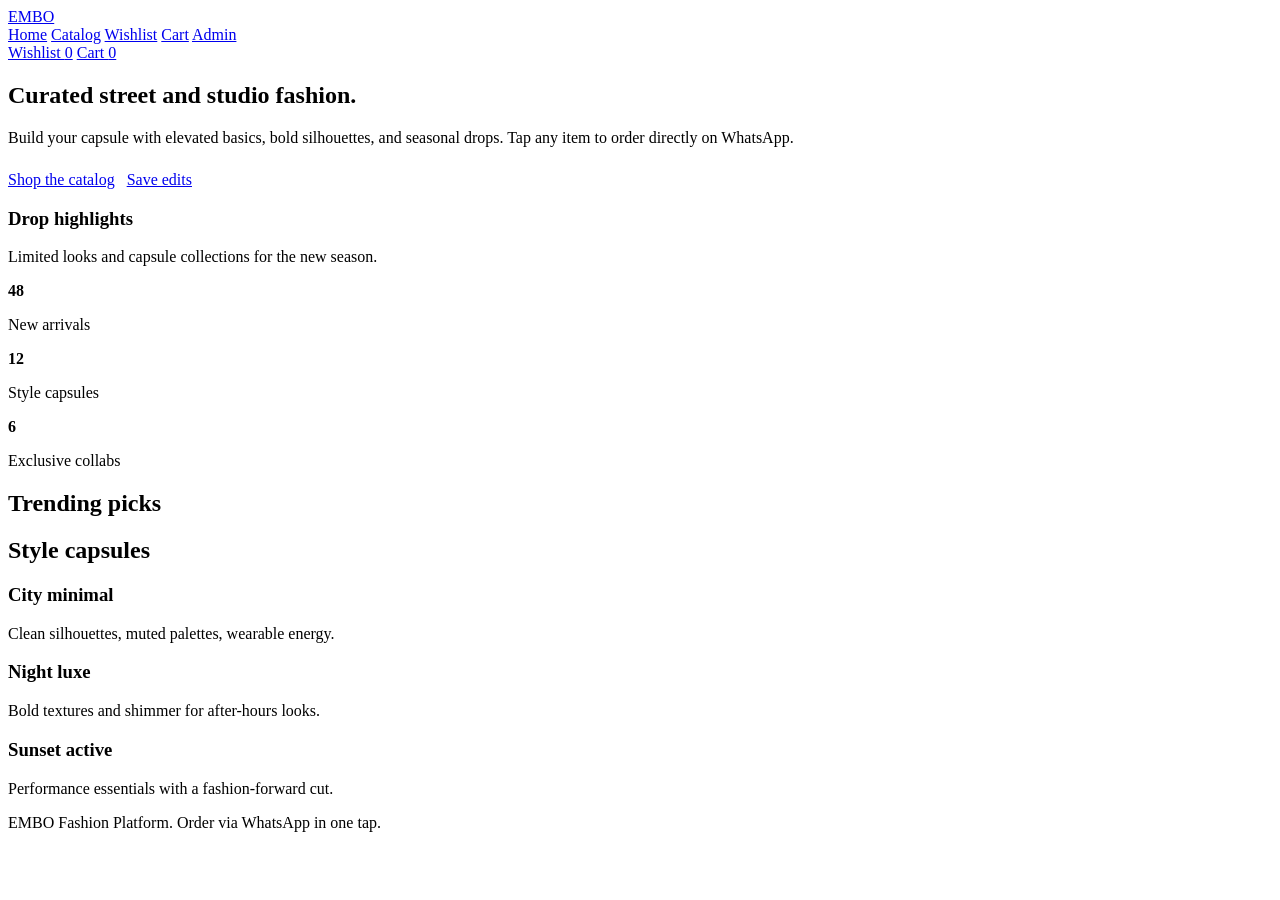
==== docs/index.html @ a78f9ec4 "Initial commit" ====
<!DOCTYPE html>
<html lang="en">
  <head>
    <meta charset="UTF-8" />
    <meta name="viewport" content="width=device-width, initial-scale=1.0" />
    <title>EMBO | Fashion Edit</title>
    <link rel="stylesheet" href="/css/styles.css" />
  </head>
  <body>
    <header>
      <div class="container navbar">
        <a class="logo" href="/">EMBO</a>
        <nav class="nav-links">
          <a class="nav-link active" href="/">Home</a>
          <a class="nav-link" href="/catalog.html">Catalog</a>
          <a class="nav-link" href="/wishlist.html">Wishlist</a>
          <a class="nav-link" href="/cart.html">Cart</a>
          <a class="nav-link" href="/admin.html">Admin</a>
        </nav>
        <div class="nav-actions">
          <a class="nav-link" href="/wishlist.html">Wishlist <span id="wishlist-count" class="badge">0</span></a>
          <a class="nav-link" href="/cart.html">Cart <span id="cart-count" class="badge">0</span></a>
        </div>
      </div>
    </header>

    <main class="container">
      <section class="hero">
        <div class="reveal">
          <h1>Curated street and studio fashion.</h1>
          <p>
            Build your capsule with elevated basics, bold silhouettes, and seasonal drops.
            Tap any item to order directly on WhatsApp.
          </p>
          <div style="display: flex; gap: 12px; margin-top: 24px; flex-wrap: wrap;">
            <a class="button primary" href="/catalog.html">Shop the catalog</a>
            <a class="button secondary" href="/wishlist.html">Save edits</a>
          </div>
        </div>
        <div class="hero-card reveal delay-2">
          <h3>Drop highlights</h3>
          <p>Limited looks and capsule collections for the new season.</p>
          <div class="stat-grid" style="margin-top: 16px;">
            <div class="stat">
              <strong>48</strong>
              <p>New arrivals</p>
            </div>
            <div class="stat">
              <strong>12</strong>
              <p>Style capsules</p>
            </div>
            <div class="stat">
              <strong>6</strong>
              <p>Exclusive collabs</p>
            </div>
          </div>
        </div>
      </section>

      <section>
        <h2 class="section-title">Trending picks</h2>
        <div id="home-products" class="grid"></div>
      </section>

      <section>
        <h2 class="section-title">Style capsules</h2>
        <div class="grid">
          <div class="card reveal">
            <div class="media"></div>
            <h3>City minimal</h3>
            <p>Clean silhouettes, muted palettes, wearable energy.</p>
          </div>
          <div class="card reveal delay-1">
            <div class="media"></div>
            <h3>Night luxe</h3>
            <p>Bold textures and shimmer for after-hours looks.</p>
          </div>
          <div class="card reveal delay-2">
            <div class="media"></div>
            <h3>Sunset active</h3>
            <p>Performance essentials with a fashion-forward cut.</p>
          </div>
        </div>
      </section>
    </main>

    <footer class="footer container">
      <p>EMBO Fashion Platform. Order via WhatsApp in one tap.</p>
    </footer>

    <script src="/js/config.js"></script>
    <script src="/js/store.js"></script>
    <script src="/js/ui.js"></script>
    <script src="/js/home.js"></script>
  </body>
</html>
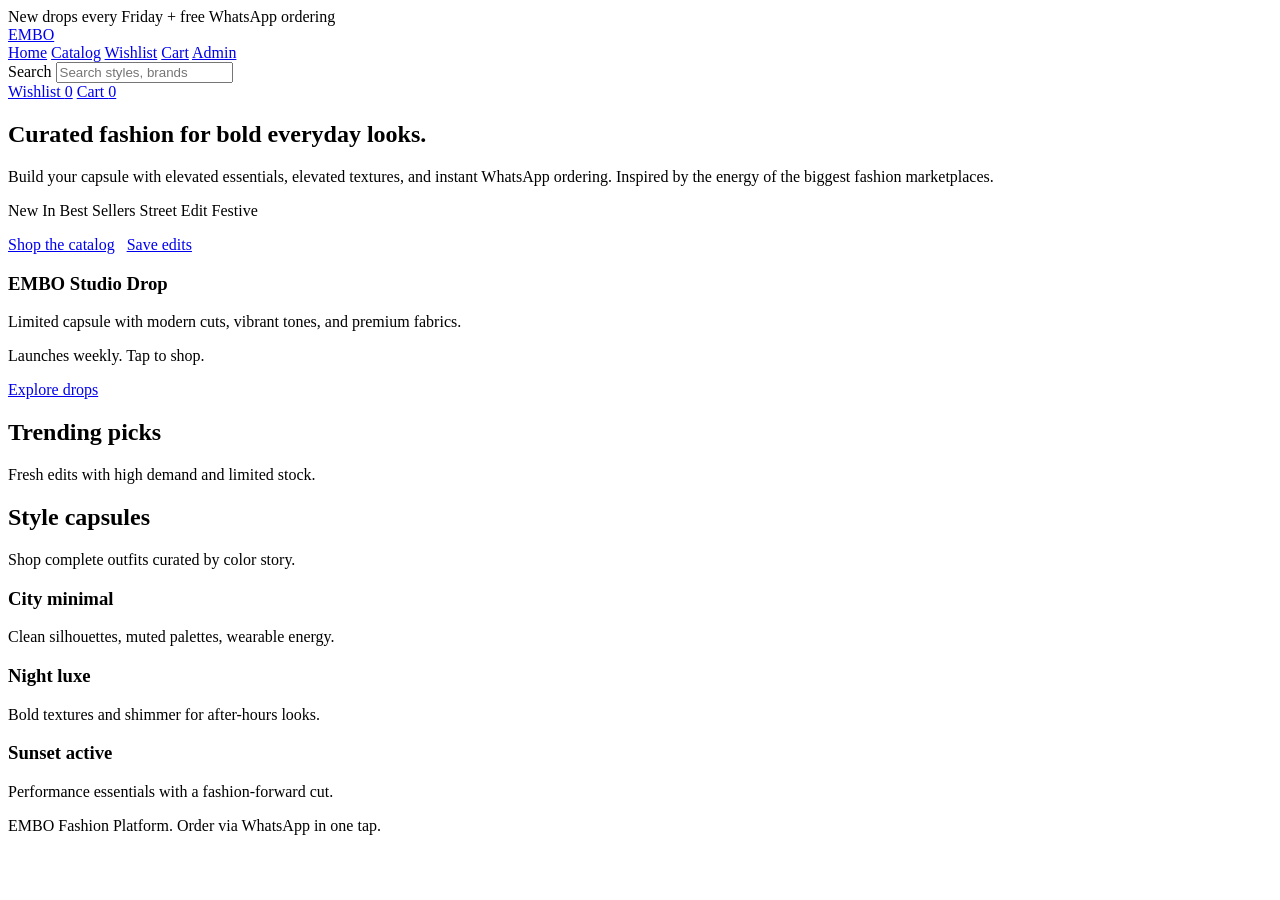
==== commit 28ae4ce6: "Refresh UI to marketplace style" ====
--- a/docs/index.html
+++ b/docs/index.html
@@ -7,16 +7,25 @@
     <link rel="stylesheet" href="/css/styles.css" />
   </head>
   <body>
+    <div class="promo-bar">
+      <div class="container">New drops every Friday + free WhatsApp ordering</div>
+    </div>
     <header>
       <div class="container navbar">
         <a class="logo" href="/">EMBO</a>
-        <nav class="nav-links">
-          <a class="nav-link active" href="/">Home</a>
-          <a class="nav-link" href="/catalog.html">Catalog</a>
-          <a class="nav-link" href="/wishlist.html">Wishlist</a>
-          <a class="nav-link" href="/cart.html">Cart</a>
-          <a class="nav-link" href="/admin.html">Admin</a>
-        </nav>
+        <div class="nav-center">
+          <nav class="nav-links">
+            <a class="nav-link active" href="/">Home</a>
+            <a class="nav-link" href="/catalog.html">Catalog</a>
+            <a class="nav-link" href="/wishlist.html">Wishlist</a>
+            <a class="nav-link" href="/cart.html">Cart</a>
+            <a class="nav-link" href="/admin.html">Admin</a>
+          </nav>
+          <div class="search-bar">
+            <span>Search</span>
+            <input type="text" placeholder="Search styles, brands" />
+          </div>
+        </div>
         <div class="nav-actions">
           <a class="nav-link" href="/wishlist.html">Wishlist <span id="wishlist-count" class="badge">0</span></a>
           <a class="nav-link" href="/cart.html">Cart <span id="cart-count" class="badge">0</span></a>
@@ -27,43 +36,43 @@
     <main class="container">
       <section class="hero">
         <div class="reveal">
-          <h1>Curated street and studio fashion.</h1>
+          <h1>Curated fashion for bold everyday looks.</h1>
           <p>
-            Build your capsule with elevated basics, bold silhouettes, and seasonal drops.
-            Tap any item to order directly on WhatsApp.
+            Build your capsule with elevated essentials, elevated textures, and instant
+            WhatsApp ordering. Inspired by the energy of the biggest fashion marketplaces.
           </p>
-          <div style="display: flex; gap: 12px; margin-top: 24px; flex-wrap: wrap;">
+          <div class="chip-list">
+            <span class="chip">New In</span>
+            <span class="chip">Best Sellers</span>
+            <span class="chip">Street Edit</span>
+            <span class="chip">Festive</span>
+          </div>
+          <div style="display: flex; gap: 12px; margin-top: 16px; flex-wrap: wrap;">
             <a class="button primary" href="/catalog.html">Shop the catalog</a>
-            <a class="button secondary" href="/wishlist.html">Save edits</a>
+            <a class="button ghost" href="/wishlist.html">Save edits</a>
           </div>
         </div>
-        <div class="hero-card reveal delay-2">
-          <h3>Drop highlights</h3>
-          <p>Limited looks and capsule collections for the new season.</p>
-          <div class="stat-grid" style="margin-top: 16px;">
-            <div class="stat">
-              <strong>48</strong>
-              <p>New arrivals</p>
-            </div>
-            <div class="stat">
-              <strong>12</strong>
-              <p>Style capsules</p>
-            </div>
-            <div class="stat">
-              <strong>6</strong>
-              <p>Exclusive collabs</p>
-            </div>
+        <div class="hero-media reveal delay-2">
+          <div>
+            <h3>EMBO Studio Drop</h3>
+            <p>Limited capsule with modern cuts, vibrant tones, and premium fabrics.</p>
+          </div>
+          <div>
+            <p>Launches weekly. Tap to shop.</p>
+            <a class="button primary" href="/catalog.html">Explore drops</a>
           </div>
         </div>
       </section>
 
       <section>
         <h2 class="section-title">Trending picks</h2>
+        <p class="section-subtitle">Fresh edits with high demand and limited stock.</p>
         <div id="home-products" class="grid"></div>
       </section>
 
       <section>
         <h2 class="section-title">Style capsules</h2>
+        <p class="section-subtitle">Shop complete outfits curated by color story.</p>
         <div class="grid">
           <div class="card reveal">
             <div class="media"></div>
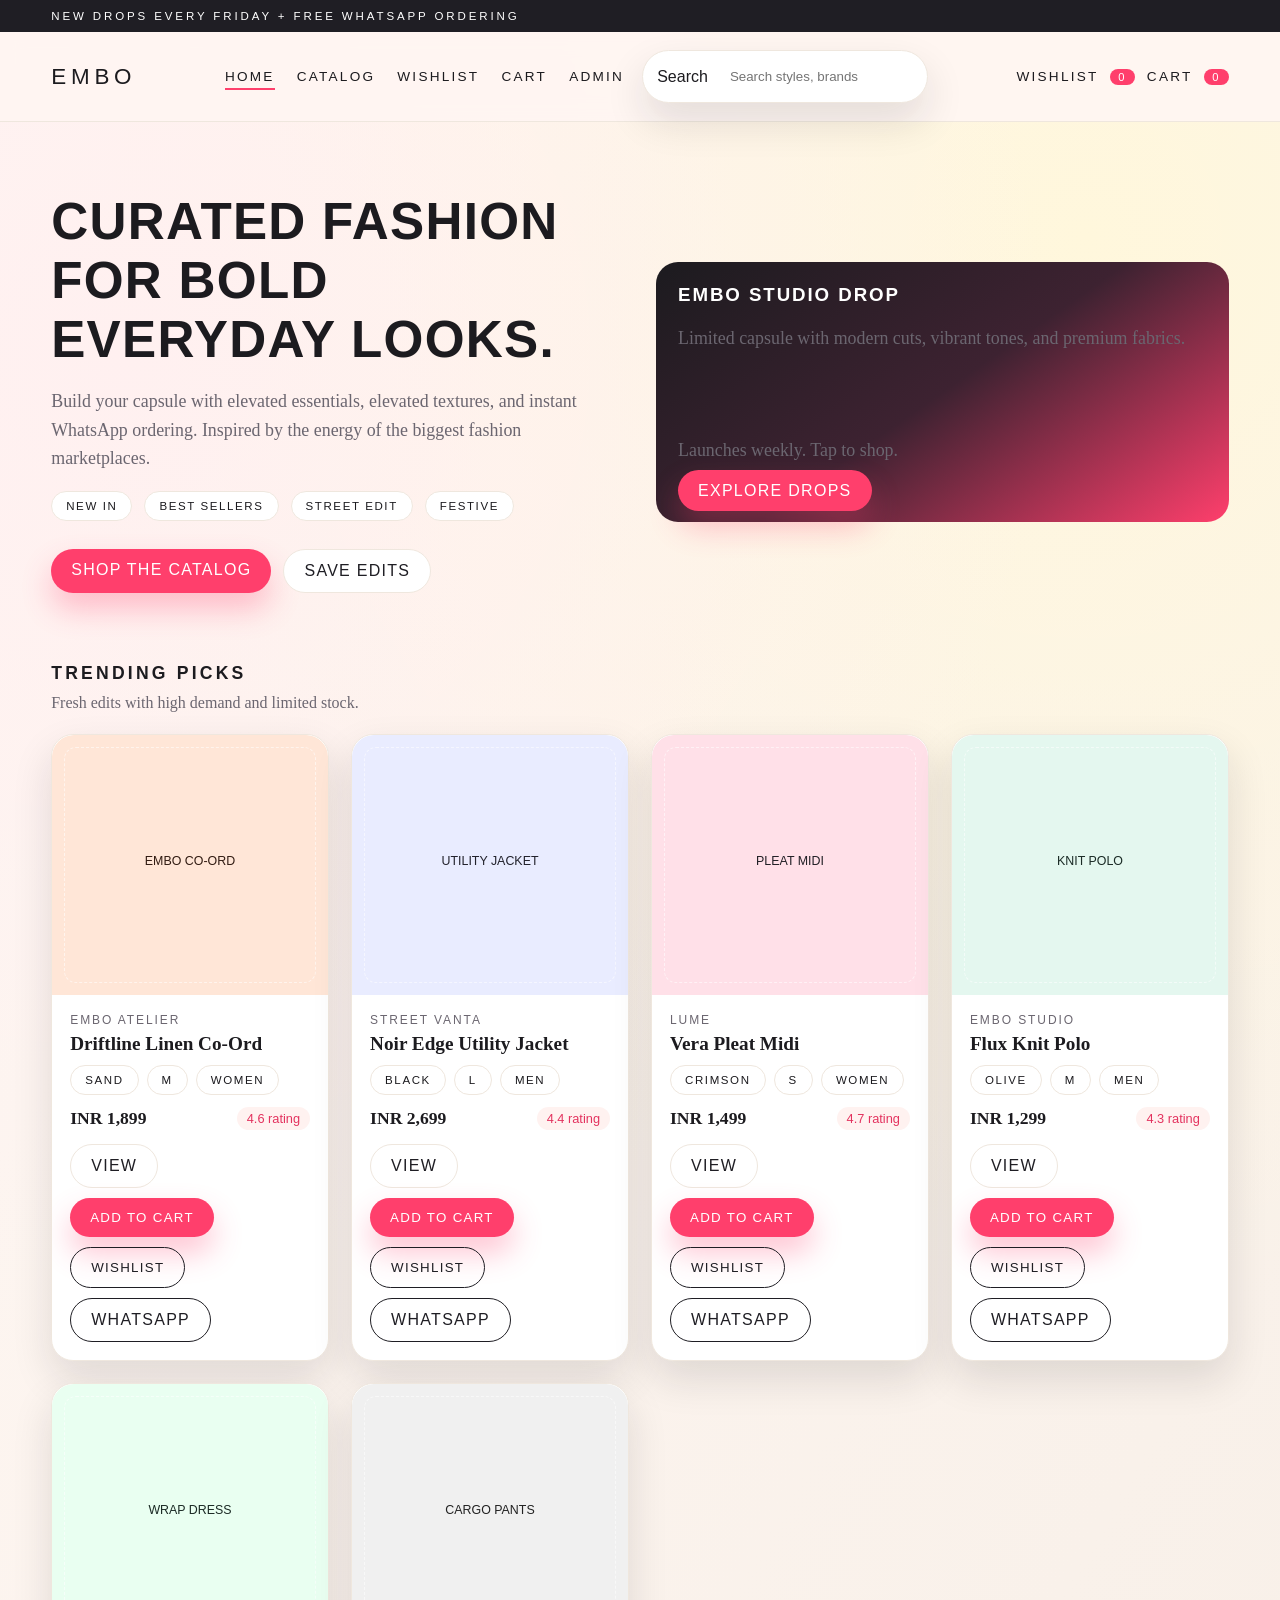
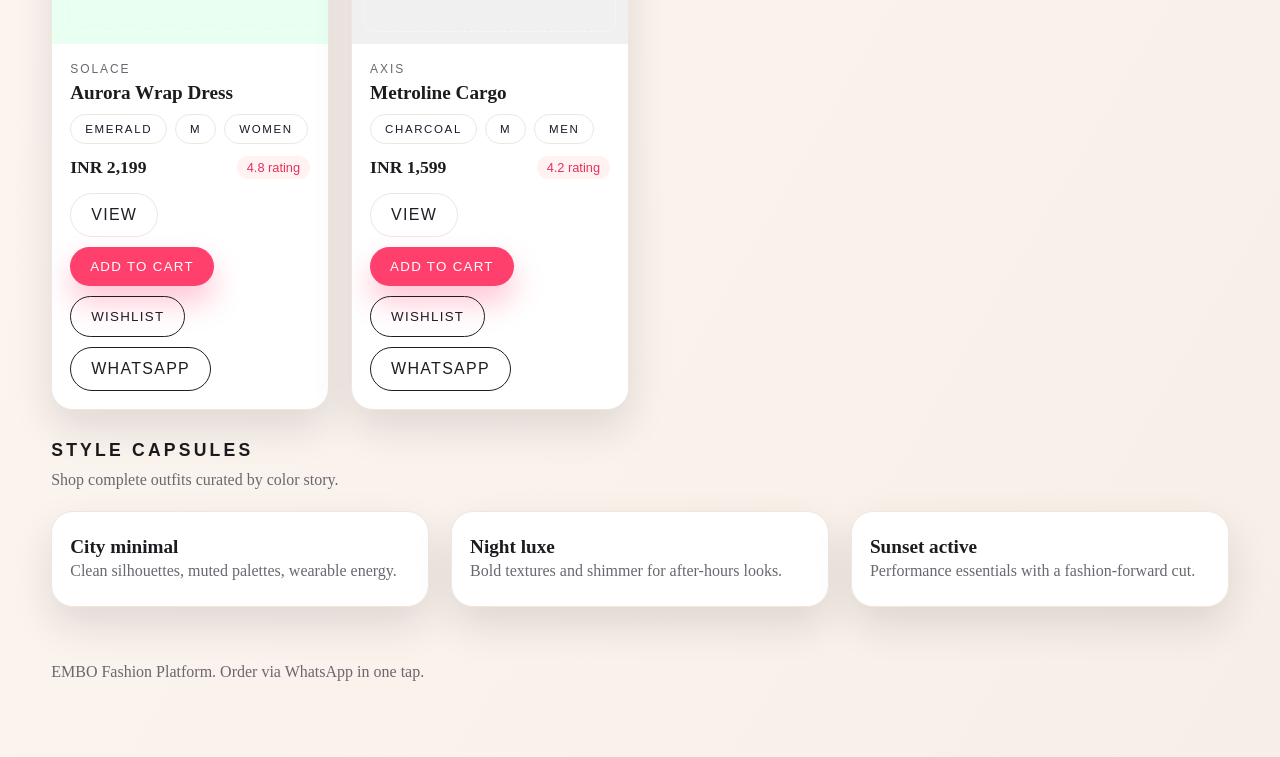
==== commit 1109e52f: "Fix GitHub Pages relative paths" ====
--- a/docs/index.html
+++ b/docs/index.html
@@ -4,7 +4,7 @@
     <meta charset="UTF-8" />
     <meta name="viewport" content="width=device-width, initial-scale=1.0" />
     <title>EMBO | Fashion Edit</title>
-    <link rel="stylesheet" href="/css/styles.css" />
+    <link rel="stylesheet" href="css/styles.css" />
   </head>
   <body>
     <div class="promo-bar">
@@ -12,14 +12,14 @@
     </div>
     <header>
       <div class="container navbar">
-        <a class="logo" href="/">EMBO</a>
+        <a class="logo" href="./">EMBO</a>
         <div class="nav-center">
           <nav class="nav-links">
-            <a class="nav-link active" href="/">Home</a>
-            <a class="nav-link" href="/catalog.html">Catalog</a>
-            <a class="nav-link" href="/wishlist.html">Wishlist</a>
-            <a class="nav-link" href="/cart.html">Cart</a>
-            <a class="nav-link" href="/admin.html">Admin</a>
+            <a class="nav-link active" href="./">Home</a>
+            <a class="nav-link" href="catalog.html">Catalog</a>
+            <a class="nav-link" href="wishlist.html">Wishlist</a>
+            <a class="nav-link" href="cart.html">Cart</a>
+            <a class="nav-link" href="admin.html">Admin</a>
           </nav>
           <div class="search-bar">
             <span>Search</span>
@@ -27,8 +27,8 @@
           </div>
         </div>
         <div class="nav-actions">
-          <a class="nav-link" href="/wishlist.html">Wishlist <span id="wishlist-count" class="badge">0</span></a>
-          <a class="nav-link" href="/cart.html">Cart <span id="cart-count" class="badge">0</span></a>
+          <a class="nav-link" href="wishlist.html">Wishlist <span id="wishlist-count" class="badge">0</span></a>
+          <a class="nav-link" href="cart.html">Cart <span id="cart-count" class="badge">0</span></a>
         </div>
       </div>
     </header>
@@ -48,8 +48,8 @@
             <span class="chip">Festive</span>
           </div>
           <div style="display: flex; gap: 12px; margin-top: 16px; flex-wrap: wrap;">
-            <a class="button primary" href="/catalog.html">Shop the catalog</a>
-            <a class="button ghost" href="/wishlist.html">Save edits</a>
+            <a class="button primary" href="catalog.html">Shop the catalog</a>
+            <a class="button ghost" href="wishlist.html">Save edits</a>
           </div>
         </div>
         <div class="hero-media reveal delay-2">
@@ -59,7 +59,7 @@
           </div>
           <div>
             <p>Launches weekly. Tap to shop.</p>
-            <a class="button primary" href="/catalog.html">Explore drops</a>
+            <a class="button primary" href="catalog.html">Explore drops</a>
           </div>
         </div>
       </section>
@@ -97,9 +97,9 @@
       <p>EMBO Fashion Platform. Order via WhatsApp in one tap.</p>
     </footer>
 
-    <script src="/js/config.js"></script>
-    <script src="/js/store.js"></script>
-    <script src="/js/ui.js"></script>
-    <script src="/js/home.js"></script>
+    <script src="js/config.js"></script>
+    <script src="js/store.js"></script>
+    <script src="js/ui.js"></script>
+    <script src="js/home.js"></script>
   </body>
 </html>
--- a/docs/css/styles.css
+++ b/docs/css/styles.css
@@ -0,0 +1,512 @@
+:root {
+  --bg: #fff6f2;
+  --surface: #ffffff;
+  --ink: #1c1b1f;
+  --ink-soft: #6b6670;
+  --primary: #ff3f6c;
+  --primary-dark: #e3325e;
+  --secondary: #1f1e24;
+  --accent: #ffb320;
+  --border: #efe7de;
+  --shadow: 0 18px 40px rgba(27, 23, 30, 0.12);
+  --radius: 22px;
+  --radius-sm: 12px;
+}
+
+* {
+  box-sizing: border-box;
+}
+
+body {
+  margin: 0;
+  color: var(--ink);
+  font-family: "Didot", "Bodoni MT", "Palatino Linotype", serif;
+  background: radial-gradient(circle at 10% 15%, #fff0f0 0%, transparent 40%),
+    radial-gradient(circle at 85% 10%, #fff7dc 0%, transparent 45%),
+    linear-gradient(120deg, #fff7f3 0%, #f7efe7 100%);
+  min-height: 100vh;
+}
+
+a {
+  color: inherit;
+  text-decoration: none;
+}
+
+.container {
+  width: min(1220px, 92vw);
+  margin: 0 auto;
+}
+
+.promo-bar {
+  background: var(--secondary);
+  color: #fff;
+  font-family: "Futura", "Gill Sans", "Trebuchet MS", sans-serif;
+  text-transform: uppercase;
+  letter-spacing: 0.18rem;
+  font-size: 0.72rem;
+  padding: 10px 0;
+}
+
+header {
+  position: sticky;
+  top: 0;
+  z-index: 20;
+  background: rgba(255, 246, 242, 0.92);
+  backdrop-filter: blur(10px);
+  border-bottom: 1px solid var(--border);
+}
+
+.navbar {
+  display: grid;
+  grid-template-columns: auto 1fr auto;
+  gap: 24px;
+  align-items: center;
+  padding: 18px 0;
+  font-family: "Futura", "Gill Sans", "Trebuchet MS", sans-serif;
+}
+
+.nav-center {
+  display: flex;
+  align-items: center;
+  justify-content: center;
+  gap: 18px;
+}
+
+.logo {
+  font-size: 1.4rem;
+  letter-spacing: 0.3rem;
+  text-transform: uppercase;
+}
+
+.nav-links {
+  display: flex;
+  gap: 22px;
+  align-items: center;
+  justify-content: center;
+}
+
+.nav-link {
+  font-size: 0.85rem;
+  text-transform: uppercase;
+  letter-spacing: 0.14rem;
+  position: relative;
+}
+
+.nav-link::after {
+  content: "";
+  position: absolute;
+  left: 0;
+  bottom: -6px;
+  height: 2px;
+  width: 0;
+  background: var(--primary);
+  transition: width 0.3s ease;
+}
+
+.nav-link:hover::after,
+.nav-link.active::after {
+  width: 100%;
+}
+
+.search-bar {
+  display: flex;
+  align-items: center;
+  gap: 8px;
+  background: var(--surface);
+  border: 1px solid var(--border);
+  padding: 8px 14px;
+  border-radius: 999px;
+  box-shadow: var(--shadow);
+  min-width: 240px;
+}
+
+.search-bar input {
+  border: none;
+  outline: none;
+  background: transparent;
+  width: 100%;
+  font-family: "Futura", "Gill Sans", "Trebuchet MS", sans-serif;
+}
+
+.nav-actions {
+  display: flex;
+  gap: 12px;
+  align-items: center;
+  justify-content: flex-end;
+}
+
+.badge {
+  display: inline-flex;
+  align-items: center;
+  justify-content: center;
+  min-width: 22px;
+  padding: 2px 8px;
+  border-radius: 999px;
+  background: var(--primary);
+  color: #fff;
+  font-size: 0.7rem;
+  margin-left: 6px;
+}
+
+.hero {
+  padding: 70px 0 40px;
+  display: grid;
+  grid-template-columns: repeat(auto-fit, minmax(280px, 1fr));
+  gap: 32px;
+  align-items: center;
+}
+
+.hero h1 {
+  font-size: clamp(2.7rem, 4vw, 4.2rem);
+  margin: 0 0 18px;
+  font-family: "Futura", "Gill Sans", "Trebuchet MS", sans-serif;
+  letter-spacing: 0.08rem;
+  text-transform: uppercase;
+}
+
+.hero p {
+  font-size: 1.12rem;
+  color: var(--ink-soft);
+  line-height: 1.6;
+}
+
+.hero-card {
+  background: linear-gradient(135deg, #fff1e8 0%, #ffe4f0 55%, #fff6d8 100%);
+  border-radius: var(--radius);
+  padding: 28px;
+  box-shadow: var(--shadow);
+  position: relative;
+  overflow: hidden;
+}
+
+.hero-media {
+  border-radius: var(--radius);
+  padding: 22px;
+  background: linear-gradient(145deg, #1c1b1f 0%, #3d2231 50%, #ff3f6c 100%);
+  color: #fff;
+  min-height: 260px;
+  display: flex;
+  flex-direction: column;
+  justify-content: space-between;
+}
+
+.hero-media h3 {
+  font-family: "Futura", "Gill Sans", "Trebuchet MS", sans-serif;
+  text-transform: uppercase;
+  letter-spacing: 0.12rem;
+  margin: 0 0 10px;
+}
+
+.chip-list {
+  display: flex;
+  gap: 12px;
+  flex-wrap: wrap;
+  margin: 16px 0 28px;
+}
+
+.chip {
+  padding: 8px 14px;
+  border-radius: 999px;
+  border: 1px solid var(--border);
+  background: #fff;
+  font-family: "Futura", "Gill Sans", "Trebuchet MS", sans-serif;
+  text-transform: uppercase;
+  font-size: 0.72rem;
+  letter-spacing: 0.1rem;
+}
+
+.button {
+  border: none;
+  padding: 12px 20px;
+  border-radius: 999px;
+  font-family: "Futura", "Gill Sans", "Trebuchet MS", sans-serif;
+  letter-spacing: 0.08rem;
+  text-transform: uppercase;
+  cursor: pointer;
+  transition: transform 0.2s ease, box-shadow 0.2s ease;
+}
+
+.button.primary {
+  background: var(--primary);
+  color: #fff;
+  box-shadow: 0 16px 30px rgba(255, 63, 108, 0.3);
+}
+
+.button.secondary {
+  background: transparent;
+  border: 1px solid var(--secondary);
+  color: var(--secondary);
+}
+
+.button.ghost {
+  background: #fff;
+  border: 1px solid var(--border);
+  color: var(--secondary);
+}
+
+.button:hover {
+  transform: translateY(-2px);
+}
+
+.section-title {
+  margin: 30px 0 10px;
+  font-family: "Futura", "Gill Sans", "Trebuchet MS", sans-serif;
+  text-transform: uppercase;
+  letter-spacing: 0.2rem;
+  font-size: 1.1rem;
+}
+
+.section-subtitle {
+  margin: 0 0 22px;
+  color: var(--ink-soft);
+}
+
+.grid {
+  display: grid;
+  grid-template-columns: repeat(auto-fit, minmax(240px, 1fr));
+  gap: 22px;
+}
+
+.card {
+  background: var(--surface);
+  border-radius: var(--radius);
+  padding: 18px;
+  border: 1px solid var(--border);
+  box-shadow: var(--shadow);
+  position: relative;
+  overflow: hidden;
+}
+
+.product-card {
+  padding: 0;
+  display: flex;
+  flex-direction: column;
+}
+
+.product-card .media {
+  height: 260px;
+  border-radius: var(--radius) var(--radius) 0 0;
+  background: linear-gradient(130deg, #ffb320 0%, #ff3f6c 40%, #1f1e24 100%);
+  position: relative;
+}
+
+.product-card .media::after {
+  content: "";
+  position: absolute;
+  inset: 12px;
+  border-radius: var(--radius-sm);
+  border: 1px dashed rgba(255, 255, 255, 0.55);
+}
+
+.card-body {
+  padding: 18px;
+}
+
+.brand {
+  font-family: "Futura", "Gill Sans", "Trebuchet MS", sans-serif;
+  letter-spacing: 0.12rem;
+  text-transform: uppercase;
+  font-size: 0.75rem;
+  color: var(--ink-soft);
+}
+
+.meta-row {
+  display: flex;
+  gap: 8px;
+  flex-wrap: wrap;
+  margin: 10px 0 12px;
+}
+
+.price-row {
+  display: flex;
+  align-items: center;
+  justify-content: space-between;
+  gap: 12px;
+}
+
+.price {
+  font-weight: bold;
+  font-size: 1.1rem;
+}
+
+.rating {
+  background: #fff2f0;
+  color: var(--primary-dark);
+  padding: 4px 10px;
+  border-radius: 999px;
+  font-size: 0.8rem;
+  font-family: "Futura", "Gill Sans", "Trebuchet MS", sans-serif;
+}
+
+.card h3 {
+  margin: 6px 0 4px;
+  font-size: 1.2rem;
+}
+
+.card p {
+  margin: 0 0 8px;
+  color: var(--ink-soft);
+}
+
+.card .actions {
+  display: flex;
+  gap: 10px;
+  margin-top: 14px;
+  flex-wrap: wrap;
+}
+
+.filters {
+  display: grid;
+  grid-template-columns: repeat(auto-fit, minmax(160px, 1fr));
+  gap: 12px;
+  margin: 20px 0 30px;
+}
+
+input,
+select,
+textarea {
+  width: 100%;
+  padding: 10px 14px;
+  border-radius: 12px;
+  border: 1px solid var(--border);
+  background: #fff;
+  font-family: "Futura", "Gill Sans", "Trebuchet MS", sans-serif;
+}
+
+.form-card {
+  background: #fff;
+  border-radius: var(--radius);
+  padding: 24px;
+  border: 1px solid var(--border);
+  box-shadow: var(--shadow);
+}
+
+.stat-grid {
+  display: grid;
+  grid-template-columns: repeat(auto-fit, minmax(200px, 1fr));
+  gap: 16px;
+}
+
+.stat {
+  padding: 18px;
+  border-radius: 18px;
+  background: linear-gradient(120deg, #fff1e2 0%, #f7e7ff 100%);
+  border: 1px solid var(--border);
+}
+
+.table {
+  width: 100%;
+  border-collapse: collapse;
+}
+
+.table th,
+.table td {
+  text-align: left;
+  padding: 12px 8px;
+  border-bottom: 1px solid var(--border);
+}
+
+.notice {
+  background: #fff1e2;
+  border: 1px dashed var(--primary);
+  border-radius: 14px;
+  padding: 12px 14px;
+  margin-bottom: 16px;
+  font-size: 0.95rem;
+}
+
+.footer {
+  padding: 40px 0 60px;
+  color: var(--ink-soft);
+}
+
+.reveal {
+  opacity: 0;
+  transform: translateY(20px);
+  animation: rise 0.8s ease forwards;
+}
+
+.reveal.delay-1 {
+  animation-delay: 0.1s;
+}
+
+.reveal.delay-2 {
+  animation-delay: 0.2s;
+}
+
+.reveal.delay-3 {
+  animation-delay: 0.3s;
+}
+
+@keyframes rise {
+  to {
+    opacity: 1;
+    transform: translateY(0);
+  }
+}
+
+@media (max-width: 980px) {
+  .navbar {
+    grid-template-columns: auto 1fr;
+  }
+
+  .search-bar {
+    display: none;
+  }
+}
+
+@media (max-width: 720px) {
+  .promo-bar {
+    font-size: 0.6rem;
+    letter-spacing: 0.12rem;
+  }
+
+  .navbar {
+    gap: 12px;
+  }
+
+  .nav-links {
+    display: none;
+  }
+
+  .nav-actions {
+    gap: 8px;
+  }
+
+  .hero {
+    padding-top: 32px;
+  }
+
+  .hero h1 {
+    font-size: clamp(2.2rem, 7vw, 3rem);
+  }
+
+  .chip-list {
+    margin-bottom: 18px;
+  }
+
+  .grid {
+    grid-template-columns: repeat(auto-fit, minmax(160px, 1fr));
+    gap: 16px;
+  }
+
+  .product-card .media {
+    height: 200px;
+  }
+
+  .card-body {
+    padding: 14px;
+  }
+
+  .card .actions {
+    flex-direction: column;
+  }
+
+  .button {
+    width: 100%;
+  }
+
+  .filters {
+    grid-template-columns: 1fr;
+  }
+}
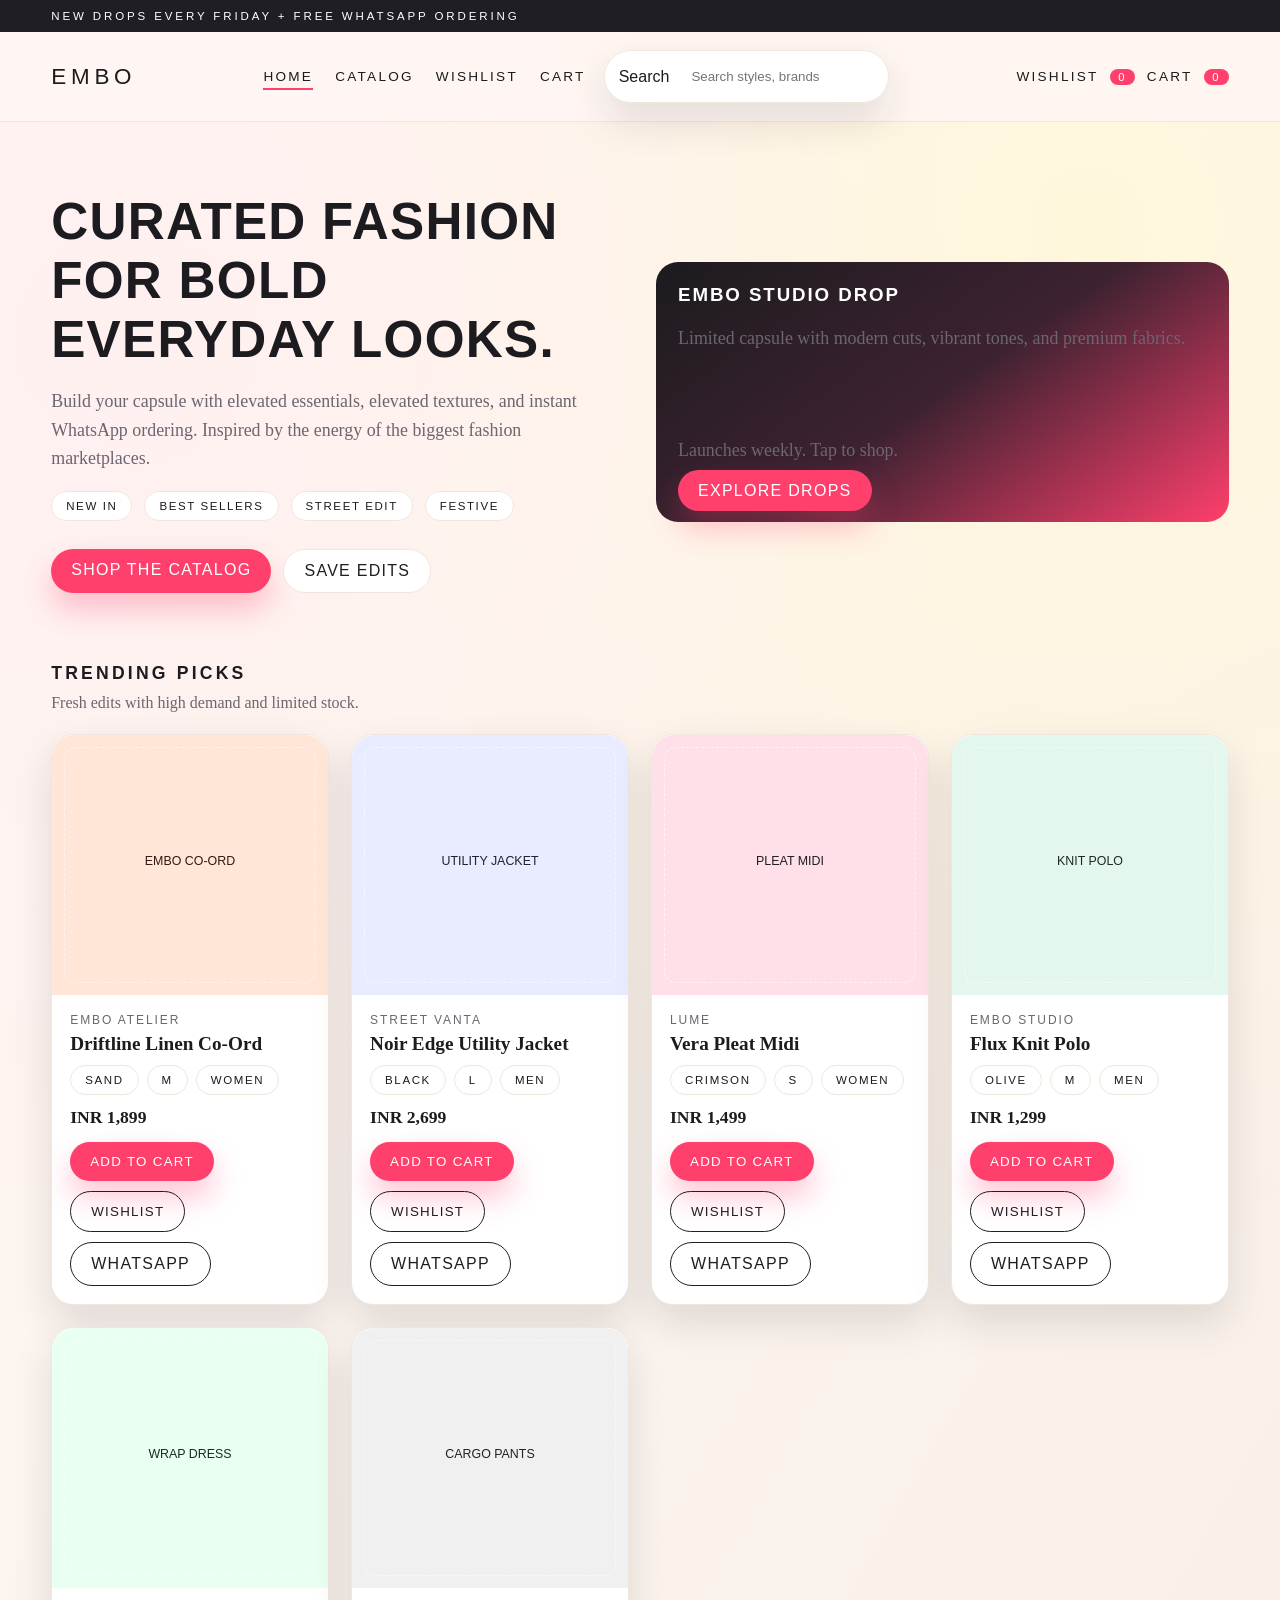
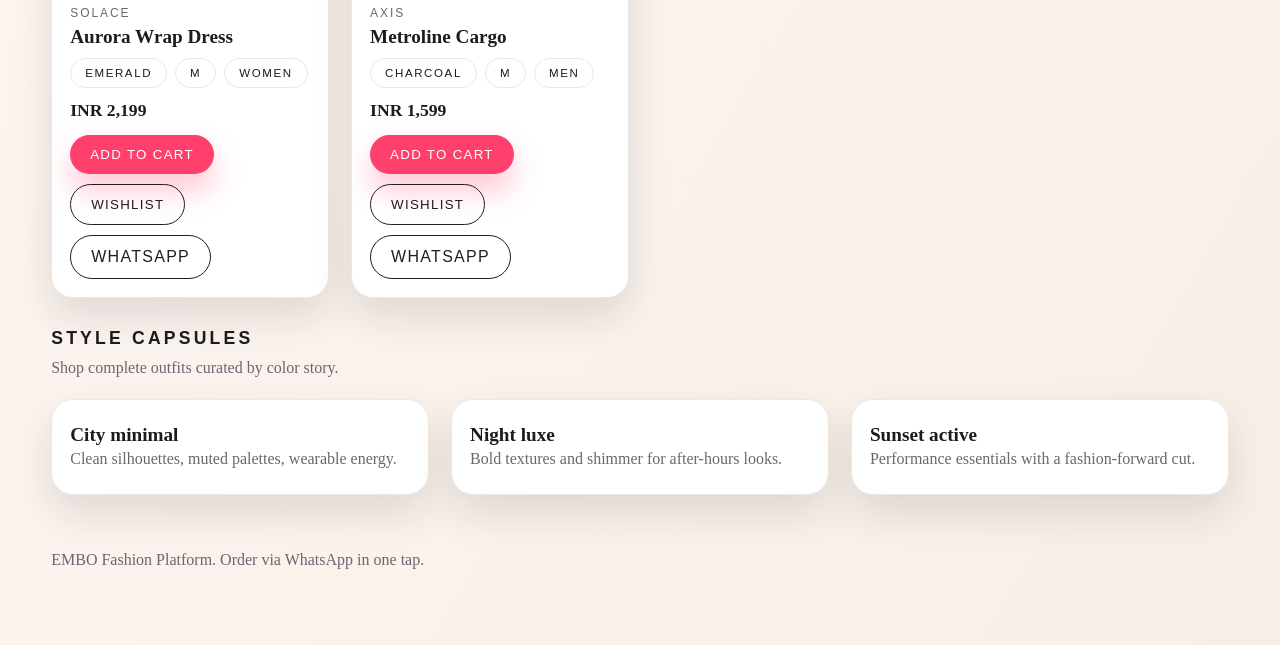
==== commit da9b209d: "Organize images by product ID" ====
--- a/docs/index.html
+++ b/docs/index.html
@@ -19,7 +19,6 @@
             <a class="nav-link" href="catalog.html">Catalog</a>
             <a class="nav-link" href="wishlist.html">Wishlist</a>
             <a class="nav-link" href="cart.html">Cart</a>
-            <a class="nav-link" href="admin.html">Admin</a>
           </nav>
           <div class="search-bar">
             <span>Search</span>
--- a/docs/css/styles.css
+++ b/docs/css/styles.css
@@ -288,6 +288,7 @@
   border-radius: var(--radius) var(--radius) 0 0;
   background: linear-gradient(130deg, #ffb320 0%, #ff3f6c 40%, #1f1e24 100%);
   position: relative;
+  display: block;
 }
 
 .product-card .media::after {
@@ -298,6 +299,29 @@
   border: 1px dashed rgba(255, 255, 255, 0.55);
 }
 
+.gallery {
+  display: grid;
+  grid-template-columns: repeat(auto-fit, minmax(70px, 1fr));
+  gap: 10px;
+  margin-top: 16px;
+}
+
+.gallery-thumb {
+  height: 72px;
+  border-radius: var(--radius-sm);
+  border: 1px solid var(--border);
+  background-size: cover;
+  background-position: center;
+  cursor: pointer;
+  transition: transform 0.2s ease, border-color 0.2s ease;
+}
+
+.gallery-thumb.active,
+.gallery-thumb:hover {
+  transform: translateY(-2px);
+  border-color: var(--primary);
+}
+
 .card-body {
   padding: 18px;
 }
@@ -329,14 +353,6 @@
   font-size: 1.1rem;
 }
 
-.rating {
-  background: #fff2f0;
-  color: var(--primary-dark);
-  padding: 4px 10px;
-  border-radius: 999px;
-  font-size: 0.8rem;
-  font-family: "Futura", "Gill Sans", "Trebuchet MS", sans-serif;
-}
 
 .card h3 {
   margin: 6px 0 4px;
@@ -415,6 +431,27 @@
   font-size: 0.95rem;
 }
 
+.image-preview {
+  min-height: 140px;
+  border-radius: var(--radius-sm);
+  border: 1px dashed var(--border);
+  display: flex;
+  align-items: center;
+  justify-content: center;
+  color: var(--ink-soft);
+  background-size: cover;
+  background-position: center;
+  background-repeat: no-repeat;
+  font-family: "Futura", "Gill Sans", "Trebuchet MS", sans-serif;
+  font-size: 0.85rem;
+  text-transform: uppercase;
+  letter-spacing: 0.08rem;
+}
+
+.is-hidden {
+  display: none;
+}
+
 .footer {
   padding: 40px 0 60px;
   color: var(--ink-soft);
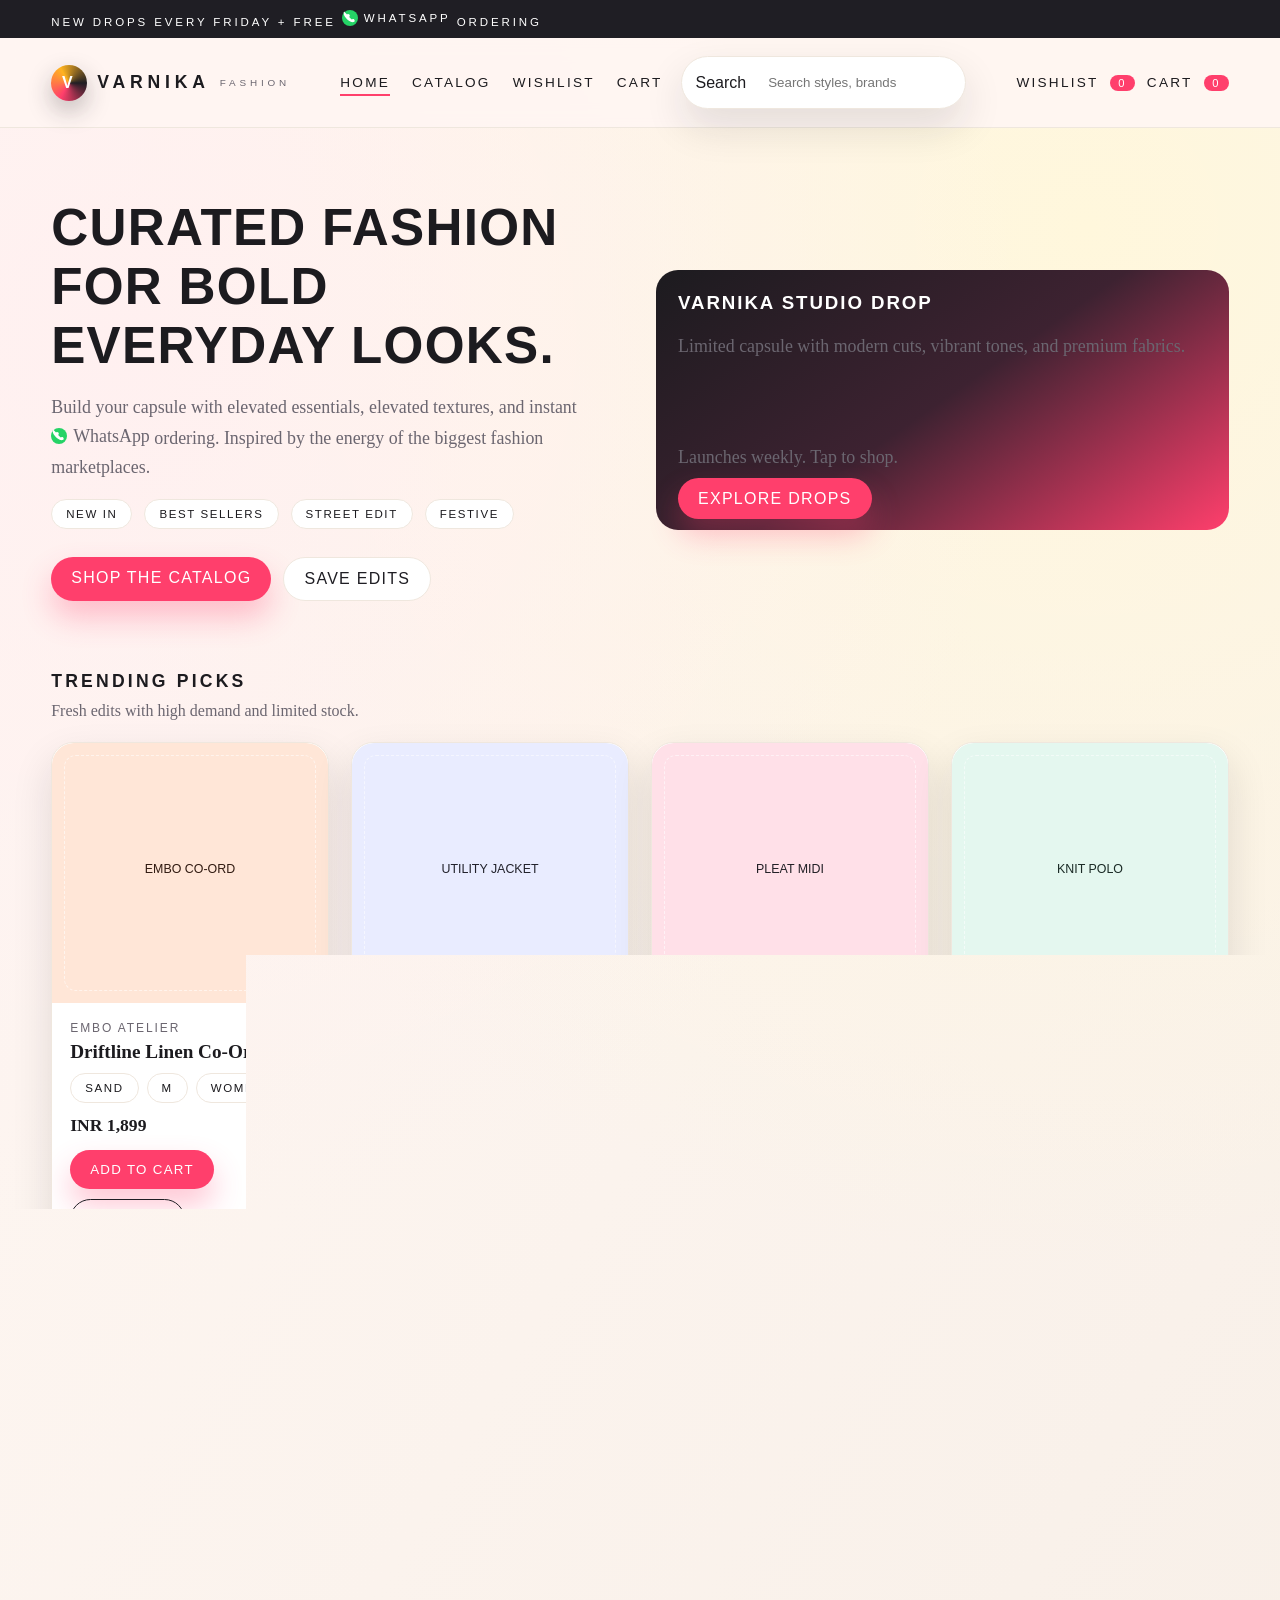
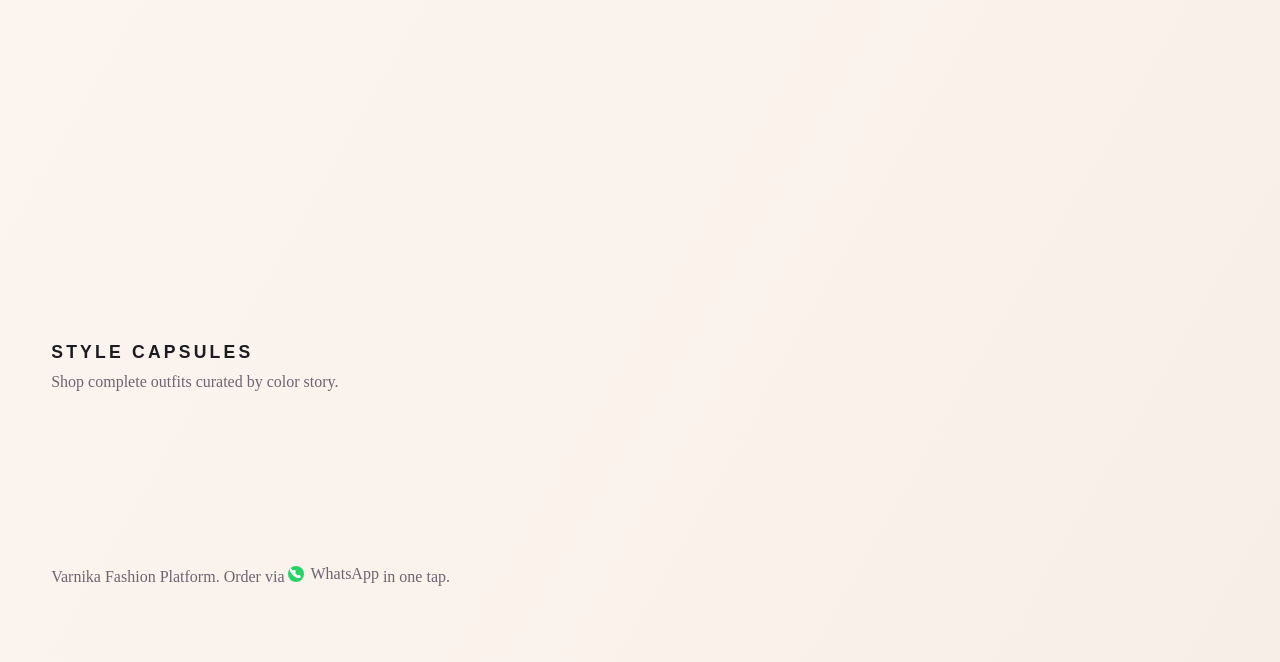
==== commit 8ff4dd55: "updated whatsapp icon" ====
--- a/docs/index.html
+++ b/docs/index.html
@@ -3,16 +3,20 @@
   <head>
     <meta charset="UTF-8" />
     <meta name="viewport" content="width=device-width, initial-scale=1.0" />
-    <title>EMBO | Fashion Edit</title>
-    <link rel="stylesheet" href="css/styles.css" />
+    <title>Varnika Fashion | Fashion Edit</title>
+    <link rel="stylesheet" href="css/styles.css?v=20260520-2" />
   </head>
   <body>
     <div class="promo-bar">
-      <div class="container">New drops every Friday + free WhatsApp ordering</div>
+      <div class="container">New drops every Friday + free <span class="wa-inline">WhatsApp</span> ordering</div>
     </div>
     <header>
       <div class="container navbar">
-        <a class="logo" href="./">EMBO</a>
+        <a class="logo" href="./">
+          <span class="logo-mark">V</span>
+          <span class="logo-text">Varnika</span>
+          <span class="logo-sub">Fashion</span>
+        </a>
         <div class="nav-center">
           <nav class="nav-links">
             <a class="nav-link active" href="./">Home</a>
@@ -38,7 +42,7 @@
           <h1>Curated fashion for bold everyday looks.</h1>
           <p>
             Build your capsule with elevated essentials, elevated textures, and instant
-            WhatsApp ordering. Inspired by the energy of the biggest fashion marketplaces.
+            <span class="wa-inline">WhatsApp</span> ordering. Inspired by the energy of the biggest fashion marketplaces.
           </p>
           <div class="chip-list">
             <span class="chip">New In</span>
@@ -53,7 +57,7 @@
         </div>
         <div class="hero-media reveal delay-2">
           <div>
-            <h3>EMBO Studio Drop</h3>
+            <h3>Varnika Studio Drop</h3>
             <p>Limited capsule with modern cuts, vibrant tones, and premium fabrics.</p>
           </div>
           <div>
@@ -93,12 +97,12 @@
     </main>
 
     <footer class="footer container">
-      <p>EMBO Fashion Platform. Order via WhatsApp in one tap.</p>
+      <p>Varnika Fashion Platform. Order via <span class="wa-inline">WhatsApp</span> in one tap.</p>
     </footer>
 
-    <script src="js/config.js"></script>
-    <script src="js/store.js"></script>
-    <script src="js/ui.js"></script>
-    <script src="js/home.js"></script>
+    <script src="js/config.js?v=20260520-2"></script>
+    <script src="js/store.js?v=20260520-2"></script>
+    <script src="js/ui.js?v=20260520-2"></script>
+    <script src="js/home.js?v=20260520-2"></script>
   </body>
 </html>
--- a/docs/css/styles.css
+++ b/docs/css/styles.css
@@ -73,9 +73,38 @@
 }
 
 .logo {
-  font-size: 1.4rem;
+  display: inline-flex;
+  align-items: center;
+  gap: 10px;
+  font-size: 1.1rem;
+  letter-spacing: 0.22rem;
+  text-transform: uppercase;
+}
+
+.logo-mark {
+  width: 36px;
+  height: 36px;
+  border-radius: 50%;
+  display: grid;
+  place-items: center;
+  color: #fff;
+  font-size: 1rem;
+  font-weight: 700;
+  background: conic-gradient(from 210deg, #ff3f6c, #ffb320, #1f1e24, #ff3f6c);
+  box-shadow: 0 10px 24px rgba(31, 30, 36, 0.28);
+  animation: logoPulse 3.2s ease-in-out infinite;
+}
+
+.logo-text {
+  font-family: "Futura", "Gill Sans", "Trebuchet MS", sans-serif;
   letter-spacing: 0.3rem;
-  text-transform: uppercase;
+  font-weight: 600;
+}
+
+.logo-sub {
+  font-size: 0.62rem;
+  letter-spacing: 0.24rem;
+  color: var(--ink-soft);
 }
 
 .nav-links {
@@ -238,6 +267,20 @@
   color: var(--secondary);
 }
 
+.wa-inline {
+  display: inline-flex;
+  align-items: center;
+  gap: 6px;
+}
+
+.wa-inline::before {
+  content: "";
+  width: 16px;
+  height: 16px;
+  background: url("data:image/svg+xml;utf8,<svg xmlns='http://www.w3.org/2000/svg' viewBox='0 0 24 24'><circle cx='12' cy='12' r='12' fill='%2325D366'/><path d='M7.5 6.8c.3-.7 1.1-1 1.8-.7l1.6.7c.7.3 1 .9.8 1.6l-.6 1.6c-.2.5 0 1 .4 1.4l2.2 2.2c.4.4.9.6 1.4.4l1.6-.6c.7-.2 1.4.1 1.6.8l.7 1.6c.3.7 0 1.5-.7 1.8-1.3.6-2.7.8-4.1.4-2.5-.6-5-2.5-7-4.5-2-2-3.9-4.5-4.5-7-.4-1.4-.2-2.8.4-4.1z' fill='white'/></svg>") center/contain no-repeat;
+  flex: 0 0 16px;
+}
+
 .button.ghost {
   background: #fff;
   border: 1px solid var(--border);
@@ -482,6 +525,16 @@
   }
 }
 
+@keyframes logoPulse {
+  0%,
+  100% {
+    transform: scale(1) rotate(0deg);
+  }
+  50% {
+    transform: scale(1.05) rotate(6deg);
+  }
+}
+
 @media (max-width: 980px) {
   .navbar {
     grid-template-columns: auto 1fr;
@@ -493,6 +546,16 @@
 }
 
 @media (max-width: 720px) {
+  .logo-mark {
+    width: 30px;
+    height: 30px;
+    font-size: 0.85rem;
+  }
+
+  .logo-sub {
+    display: none;
+  }
+
   .promo-bar {
     font-size: 0.6rem;
     letter-spacing: 0.12rem;
